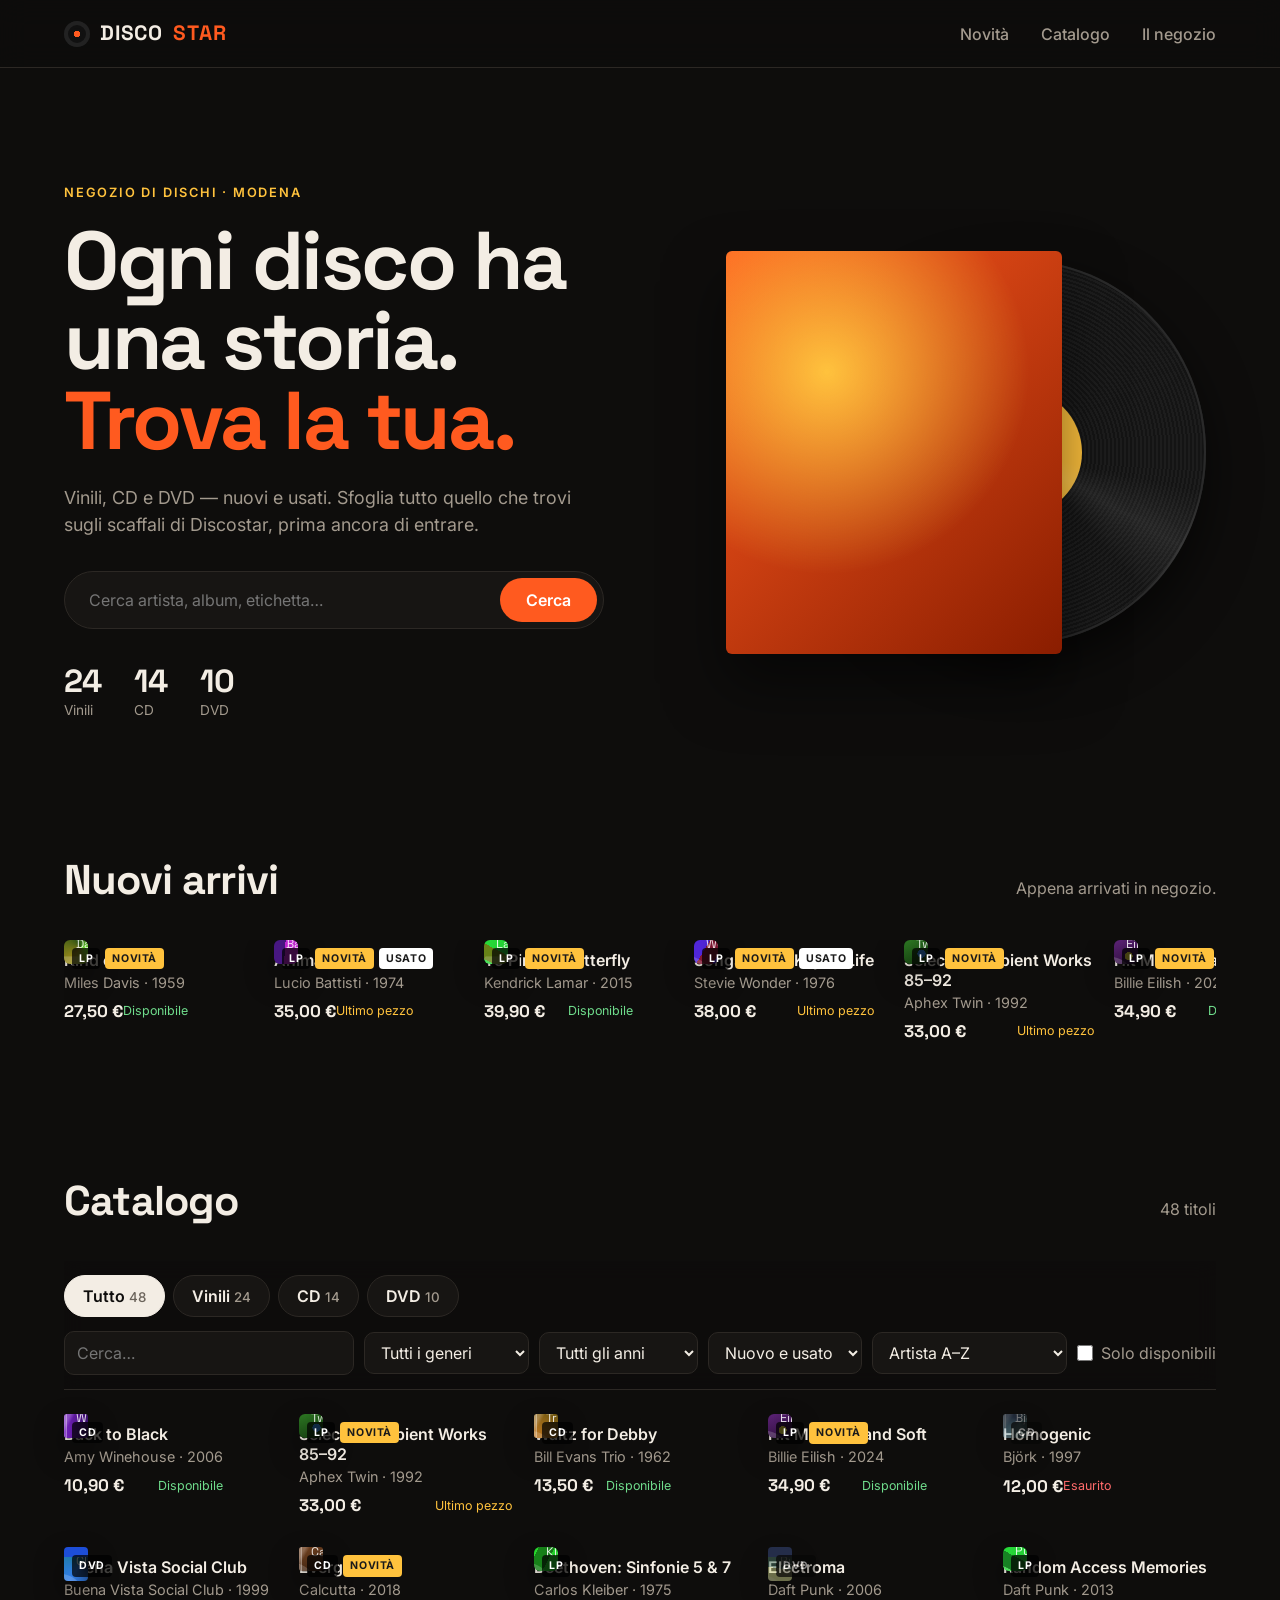
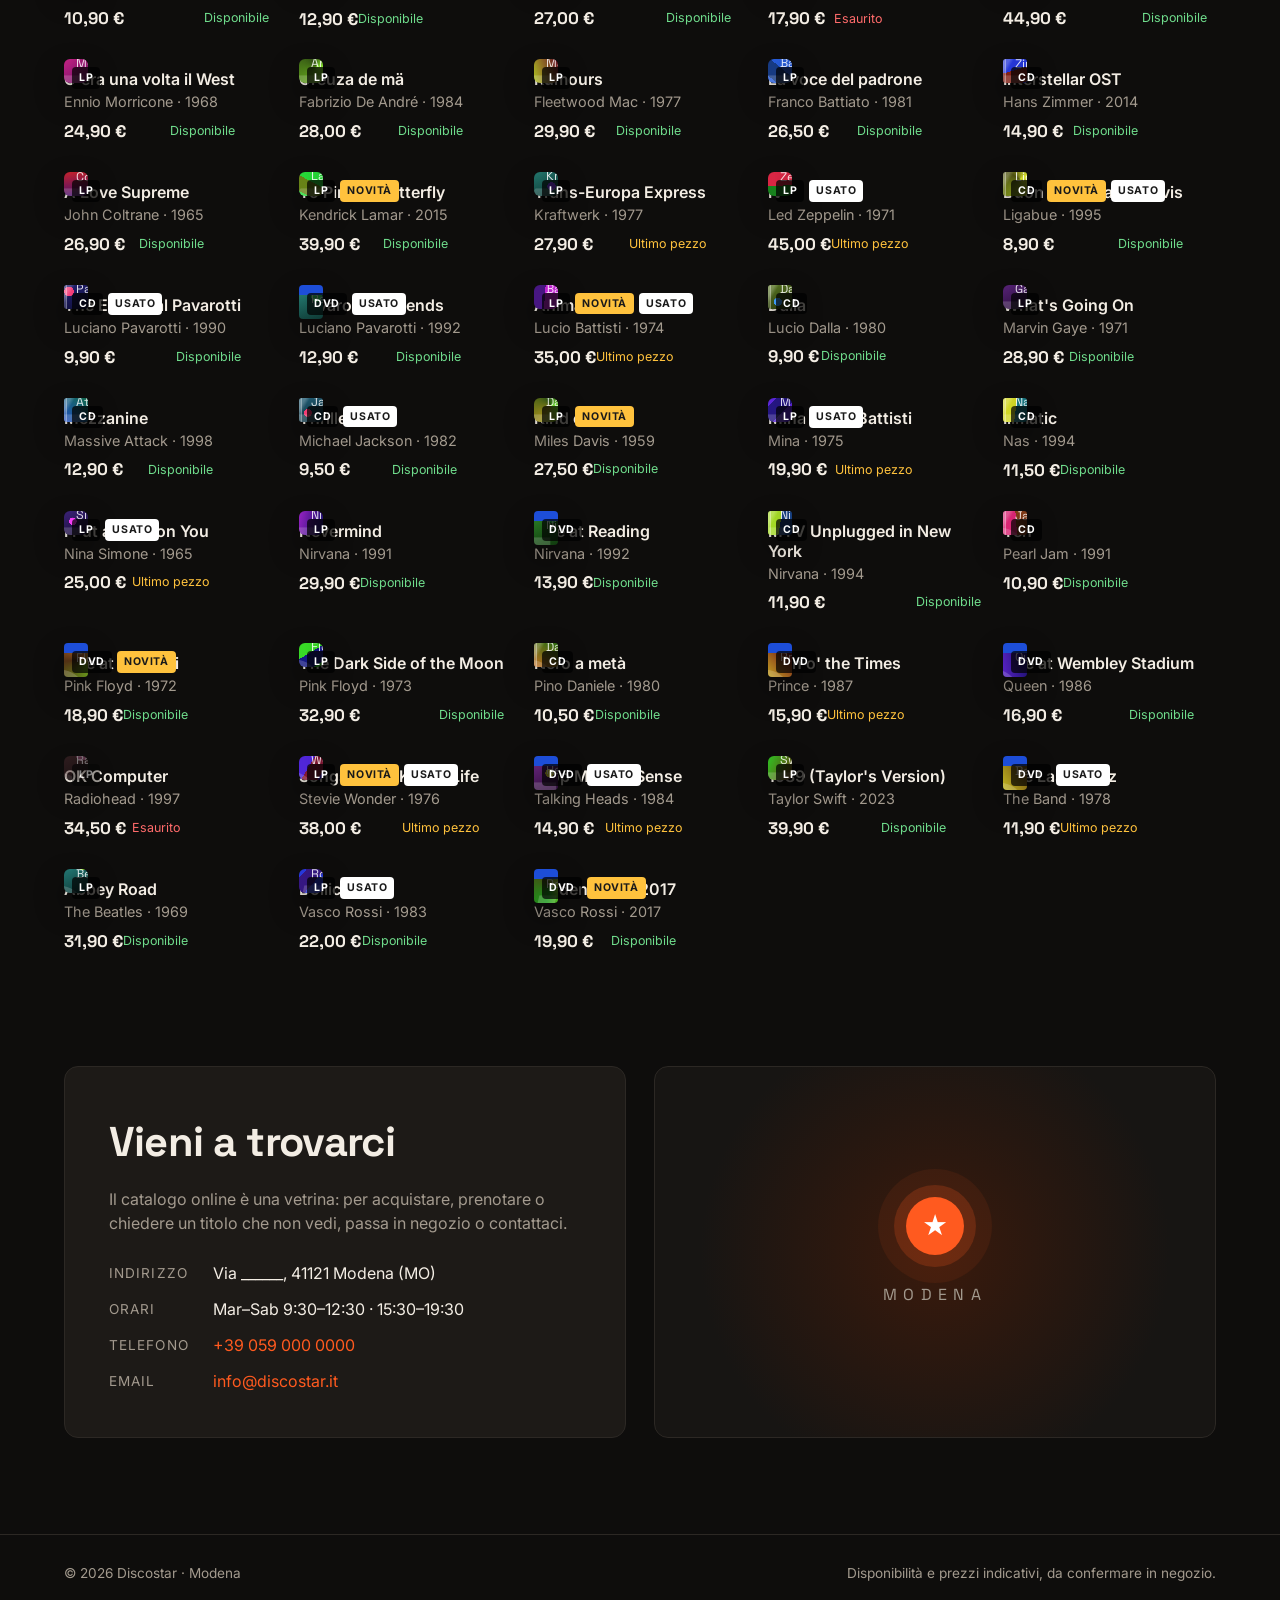
==== progetti/discostar/index.html @ eb984d4f "Add Discostar catalog website (LP, CD, DVD) Co-Authored-By: Claude Opus 5.5 <noreply@anthropic.com>" ====
<!DOCTYPE html>
<html lang="it">
<head>
  <meta charset="UTF-8" />
  <meta name="viewport" content="width=device-width, initial-scale=1" />
  <title>Discostar — Dischi, CD e DVD a Modena</title>
  <meta name="description" content="Discostar, negozio di dischi a Modena. Scopri tutto il catalogo di vinili LP, CD e DVD, nuovi e usati." />
  <link rel="preconnect" href="https://fonts.googleapis.com" />
  <link rel="preconnect" href="https://fonts.gstatic.com" crossorigin />
  <link href="https://fonts.googleapis.com/css2?family=Space+Grotesk:wght@400;500;700&family=Inter:wght@400;500;600&display=swap" rel="stylesheet" />
  <link rel="stylesheet" href="styles.css" />
</head>
<body>
  <header class="topbar">
    <a href="#" class="logo" aria-label="Discostar home">
      <span class="logo-disc" aria-hidden="true"></span>
      DISCO<span>STAR</span>
    </a>
    <nav class="nav">
      <a href="#novita">Novità</a>
      <a href="#catalogo">Catalogo</a>
      <a href="#negozio">Il negozio</a>
    </nav>
  </header>

  <section class="hero">
    <div class="hero-text">
      <p class="eyebrow">Negozio di dischi · Modena</p>
      <h1>Ogni disco ha<br />una storia.<br /><em>Trova la tua.</em></h1>
      <p class="lead">Vinili, CD e DVD — nuovi e usati. Sfoglia tutto quello che trovi sugli scaffali di Discostar, prima ancora di entrare.</p>
      <form class="hero-search" id="heroSearch" role="search">
        <input type="search" id="heroQuery" placeholder="Cerca artista, album, etichetta…" aria-label="Cerca nel catalogo" />
        <button type="submit">Cerca</button>
      </form>
      <div class="stats" id="stats"></div>
    </div>
    <div class="hero-visual" aria-hidden="true">
      <div class="sleeve"></div>
      <div class="vinyl"><div class="vinyl-label">DISCO<br />STAR</div></div>
    </div>
  </section>

  <section id="novita" class="section">
    <div class="section-head">
      <h2>Nuovi arrivi</h2>
      <p>Appena arrivati in negozio.</p>
    </div>
    <div class="rail" id="newRail"></div>
  </section>

  <section id="catalogo" class="section">
    <div class="section-head">
      <h2>Catalogo</h2>
      <p id="resultCount"></p>
    </div>

    <div class="filters">
      <div class="format-tabs" id="formatTabs" role="tablist"></div>
      <div class="filter-row">
        <input type="search" id="query" class="input" placeholder="Cerca…" aria-label="Cerca" />
        <select id="genre" class="input" aria-label="Genere"></select>
        <select id="decade" class="input" aria-label="Decennio"></select>
        <select id="condition" class="input" aria-label="Condizione">
          <option value="">Nuovo e usato</option>
          <option value="Nuovo">Solo nuovo</option>
          <option value="Usato">Solo usato</option>
        </select>
        <select id="sort" class="input" aria-label="Ordina">
          <option value="artist">Artista A–Z</option>
          <option value="title">Titolo A–Z</option>
          <option value="year-desc">Più recenti</option>
          <option value="year-asc">Più vecchi</option>
          <option value="price-asc">Prezzo crescente</option>
          <option value="price-desc">Prezzo decrescente</option>
        </select>
        <label class="toggle"><input type="checkbox" id="inStock" /> Solo disponibili</label>
      </div>
    </div>

    <div class="grid" id="grid"></div>
    <div class="empty" id="empty" hidden>
      <p>Nessun risultato. Non trovi quello che cerchi? <a href="#negozio">Chiedi a noi</a>: possiamo ordinarlo.</p>
    </div>
  </section>

  <section id="negozio" class="section shop">
    <div class="shop-card">
      <h2>Vieni a trovarci</h2>
      <p>Il catalogo online è una vetrina: per acquistare, prenotare o chiedere un titolo che non vedi, passa in negozio o contattaci.</p>
      <dl class="shop-info" id="shopInfo"></dl>
    </div>
    <div class="shop-map" aria-hidden="true">
      <div class="pin">★</div>
      <span>MODENA</span>
    </div>
  </section>

  <footer class="footer">
    <span>© <span id="year"></span> Discostar · Modena</span>
    <span>Disponibilità e prezzi indicativi, da confermare in negozio.</span>
  </footer>

  <dialog id="modal" class="modal">
    <button class="modal-close" id="modalClose" aria-label="Chiudi">×</button>
    <div id="modalBody"></div>
  </dialog>

  <script src="catalog.js"></script>
  <script src="app.js"></script>
</body>
</html>
---- progetti/discostar/styles.css ----
:root {
  --bg: #0e0d0c;
  --bg-2: #171513;
  --card: #1d1a17;
  --line: #2c2824;
  --text: #f3ede4;
  --muted: #a39a8e;
  --accent: #ff5a1f;
  --accent-2: #ffc23d;
  --radius: 14px;
  --display: "Space Grotesk", system-ui, sans-serif;
  --body: "Inter", system-ui, sans-serif;
}

* { box-sizing: border-box; margin: 0; padding: 0; }
html { scroll-behavior: smooth; }
body {
  background: var(--bg);
  color: var(--text);
  font-family: var(--body);
  line-height: 1.5;
  -webkit-font-smoothing: antialiased;
}
a { color: inherit; }
button, input, select { font: inherit; color: inherit; }

/* ---------- Header ---------- */
.topbar {
  position: sticky; top: 0; z-index: 20;
  display: flex; align-items: center; justify-content: space-between;
  padding: 18px clamp(20px, 5vw, 64px);
  background: rgba(14, 13, 12, .78);
  backdrop-filter: blur(14px);
  border-bottom: 1px solid var(--line);
}
.logo {
  display: flex; align-items: center; gap: 10px;
  font-family: var(--display); font-weight: 700; font-size: 1.3rem;
  letter-spacing: .04em; text-decoration: none;
}
.logo span:last-child { color: var(--accent); }
.logo-disc {
  width: 26px; height: 26px; border-radius: 50%;
  background: radial-gradient(circle, var(--accent) 0 18%, #111 19% 100%);
  box-shadow: inset 0 0 0 4px #222, inset 0 0 0 7px #111;
}
.nav { display: flex; gap: clamp(14px, 3vw, 32px); }
.nav a { text-decoration: none; color: var(--muted); font-weight: 500; transition: color .2s; }
.nav a:hover { color: var(--text); }

/* ---------- Hero ---------- */
.hero {
  display: grid; grid-template-columns: 1.1fr .9fr; gap: 40px; align-items: center;
  padding: clamp(48px, 9vw, 120px) clamp(20px, 5vw, 64px) 72px;
  max-width: 1320px; margin: 0 auto;
}
.eyebrow {
  color: var(--accent-2); font-weight: 600; text-transform: uppercase;
  letter-spacing: .14em; font-size: .8rem; margin-bottom: 18px;
}
h1 {
  font-family: var(--display); font-weight: 700;
  font-size: clamp(2.6rem, 6.4vw, 5.4rem); line-height: .98; letter-spacing: -.03em;
}
h1 em { font-style: normal; color: var(--accent); }
.lead { color: var(--muted); font-size: 1.12rem; max-width: 520px; margin: 24px 0 32px; }

.hero-search {
  display: flex; max-width: 540px;
  background: var(--bg-2); border: 1px solid var(--line); border-radius: 999px;
  padding: 6px; transition: border-color .2s;
}
.hero-search:focus-within { border-color: var(--accent); }
.hero-search input { flex: 1; background: none; border: 0; outline: 0; padding: 10px 18px; }
.hero-search button {
  background: var(--accent); color: #fff; border: 0; border-radius: 999px;
  padding: 10px 26px; font-weight: 600; cursor: pointer; transition: transform .15s;
}
.hero-search button:hover { transform: scale(1.04); }

.stats { display: flex; gap: 32px; margin-top: 36px; }
.stat b { display: block; font-family: var(--display); font-size: 2rem; line-height: 1; }
.stat span { color: var(--muted); font-size: .85rem; }

.hero-visual { position: relative; aspect-ratio: 1; max-width: 480px; justify-self: center; width: 100%; }
.sleeve {
  position: absolute; inset: 8% 30% 8% 0; border-radius: 6px;
  background:
    radial-gradient(circle at 30% 30%, var(--accent-2), transparent 55%),
    linear-gradient(135deg, var(--accent), #8a1d00);
  box-shadow: 0 30px 60px rgba(0,0,0,.5);
  z-index: 2;
}
.vinyl {
  position: absolute; inset: 10% 0 10% 22%; border-radius: 50%;
  background: repeating-radial-gradient(circle, #141414 0 2px, #1d1d1d 2px 4px);
  box-shadow: 0 20px 50px rgba(0,0,0,.6), inset 0 0 0 2px #2a2a2a;
  display: grid; place-items: center;
  animation: spin 6s linear infinite;
}
.vinyl::after {
  content: ""; position: absolute; inset: 0; border-radius: 50%;
  background: conic-gradient(from 30deg, transparent 0 20%, rgba(255,255,255,.07) 25%, transparent 30% 70%, rgba(255,255,255,.05) 75%, transparent 80%);
}
.vinyl-label {
  width: 34%; aspect-ratio: 1; border-radius: 50%;
  background: var(--accent-2); color: #1a1a1a;
  display: grid; place-items: center; text-align: center;
  font-family: var(--display); font-weight: 700; font-size: .8rem; line-height: 1.05;
  position: relative;
}
.vinyl-label::after {
  content: ""; position: absolute; width: 8%; aspect-ratio: 1; border-radius: 50%; background: var(--bg);
}
@keyframes spin { to { transform: rotate(360deg); } }

/* ---------- Sections ---------- */
.section { max-width: 1320px; margin: 0 auto; padding: 56px clamp(20px, 5vw, 64px); }
.section-head { display: flex; align-items: baseline; justify-content: space-between; gap: 16px; margin-bottom: 28px; flex-wrap: wrap; }
h2 { font-family: var(--display); font-size: clamp(1.8rem, 3.4vw, 2.6rem); letter-spacing: -.02em; }
.section-head p { color: var(--muted); }

/* ---------- New arrivals rail ---------- */
.rail {
  display: grid; grid-auto-flow: column; grid-auto-columns: minmax(190px, 220px);
  gap: 20px; overflow-x: auto; padding-bottom: 14px; scroll-snap-type: x mandatory;
}
.rail .card { scroll-snap-align: start; }
.rail::-webkit-scrollbar { height: 6px; }
.rail::-webkit-scrollbar-thumb { background: var(--line); border-radius: 3px; }

/* ---------- Filters ---------- */
.filters {
  position: sticky; top: 69px; z-index: 10;
  background: rgba(14, 13, 12, .92); backdrop-filter: blur(10px);
  padding: 14px 0; margin-bottom: 24px;
  border-bottom: 1px solid var(--line);
}
.format-tabs { display: flex; gap: 8px; margin-bottom: 14px; flex-wrap: wrap; }
.tab {
  border: 1px solid var(--line); background: var(--bg-2); border-radius: 999px;
  padding: 8px 18px; cursor: pointer; font-weight: 600; transition: all .2s;
}
.tab small { color: var(--muted); font-weight: 500; margin-left: 4px; }
.tab:hover { border-color: var(--muted); }
.tab.active { background: var(--text); color: var(--bg); border-color: var(--text); }
.tab.active small { color: #6b645b; }

.filter-row { display: flex; gap: 10px; flex-wrap: wrap; align-items: center; }
.input {
  background: var(--bg-2); border: 1px solid var(--line); border-radius: 10px;
  padding: 9px 12px; outline: 0; transition: border-color .2s;
}
.input:focus { border-color: var(--accent); }
#query { flex: 1 1 220px; }
.toggle { display: flex; align-items: center; gap: 8px; color: var(--muted); cursor: pointer; user-select: none; }
.toggle input { accent-color: var(--accent); width: 16px; height: 16px; }

/* ---------- Grid & cards ---------- */
.grid { display: grid; grid-template-columns: repeat(auto-fill, minmax(190px, 1fr)); gap: 28px 22px; }
.card {
  background: none; border: 0; text-align: left; cursor: pointer;
  display: flex; flex-direction: column; gap: 10px;
  animation: fadeUp .4s ease both;
}
@keyframes fadeUp { from { opacity: 0; transform: translateY(10px); } }

.cover-wrap { position: relative; aspect-ratio: 1; }
.card[data-format="DVD"] .cover-wrap { aspect-ratio: 1; display: grid; place-items: center; }

.cover {
  position: absolute; inset: 0; border-radius: 6px; overflow: hidden; z-index: 2;
  box-shadow: 0 14px 30px rgba(0,0,0,.45);
  transition: transform .35s cubic-bezier(.2,.8,.2,1);
  display: flex; flex-direction: column; justify-content: flex-end; padding: 12px;
}
.cover-text { position: relative; z-index: 1; font-family: var(--display); line-height: 1.05; color: #fff; text-shadow: 0 1px 8px rgba(0,0,0,.35); }
.cover-text b { display: block; font-size: 1.05rem; }
.cover-text span { font-size: .78rem; opacity: .85; }
.cover-glyph {
  position: absolute; top: -8%; right: -6%; font-family: var(--display); font-weight: 700;
  font-size: 8rem; line-height: 1; opacity: .18; color: #fff;
}

/* LP: record slides out on hover */
.card[data-format="LP"] .disc {
  position: absolute; inset: 4%; border-radius: 50%; z-index: 1;
  background: repeating-radial-gradient(circle, #111 0 2px, #1c1c1c 2px 4px);
  transition: transform .45s cubic-bezier(.2,.8,.2,1);
}
.card[data-format="LP"] .disc::after {
  content: ""; position: absolute; inset: 34%; border-radius: 50%; background: var(--disc-label, var(--accent));
}
.card[data-format="LP"]:hover .disc { transform: translateX(28%) rotate(90deg); }
.card[data-format="LP"]:hover .cover { transform: translateX(-6%); }

/* CD: jewel case look */
.card[data-format="CD"] .cover { border-radius: 3px; }
.card[data-format="CD"] .cover::before {
  content: ""; position: absolute; left: 0; top: 0; bottom: 0; width: 9%;
  background: rgba(255,255,255,.18); border-right: 1px solid rgba(255,255,255,.25); z-index: 1;
}
.card[data-format="CD"] .cover::after {
  content: ""; position: absolute; inset: 0;
  background: linear-gradient(120deg, rgba(255,255,255,.22) 0 18%, transparent 30%);
}
.card[data-format="CD"]:hover .cover { transform: translateY(-6px); }

/* DVD: tall keep case */
.card[data-format="DVD"] .cover { inset: 0 13%; border-radius: 4px; border-top: 10px solid #1d4ed8; }
.card[data-format="DVD"]:hover .cover { transform: translateY(-6px) rotate(-1.5deg); }

.badges { position: absolute; top: 8px; left: 8px; display: flex; gap: 5px; z-index: 3; }
.card[data-format="DVD"] .badges { left: calc(13% + 8px); }
.badge {
  font-size: .66rem; font-weight: 700; letter-spacing: .06em; text-transform: uppercase;
  padding: 3px 7px; border-radius: 4px; background: rgba(0,0,0,.72); color: #fff;
}
.badge.new { background: var(--accent-2); color: #1a1a1a; }
.badge.used { background: #fff; color: #1a1a1a; }

.meta { display: flex; flex-direction: column; gap: 2px; }
.meta .title { font-weight: 600; line-height: 1.25; }
.meta .artist { color: var(--muted); font-size: .9rem; }
.meta .row { display: flex; justify-content: space-between; align-items: center; margin-top: 4px; font-size: .88rem; }
.meta .price { font-family: var(--display); font-weight: 700; font-size: 1.05rem; }
.avail { color: #6fdc8c; font-size: .78rem; }
.avail.low { color: var(--accent-2); }
.avail.out { color: #ff6b6b; }
.card.soldout .cover-wrap { opacity: .5; filter: grayscale(.6); }

.empty { text-align: center; padding: 60px 20px; color: var(--muted); }
.empty a { color: var(--accent); }

/* ---------- Shop ---------- */
.shop { display: grid; grid-template-columns: 1fr 1fr; gap: 28px; }
.shop-card { background: var(--card); border: 1px solid var(--line); border-radius: var(--radius); padding: clamp(24px, 4vw, 44px); }
.shop-card > p { color: var(--muted); margin: 14px 0 26px; }
.shop-info { display: grid; grid-template-columns: auto 1fr; gap: 12px 24px; }
.shop-info dt { color: var(--muted); font-size: .85rem; text-transform: uppercase; letter-spacing: .08em; padding-top: 2px; }
.shop-info dd a { color: var(--accent); text-decoration: none; }
.shop-map {
  border-radius: var(--radius); min-height: 300px; position: relative; overflow: hidden;
  background:
    linear-gradient(90deg, transparent 49.5%, rgba(255,255,255,.06) 50%, transparent 50.5%) 0 0 / 60px 60px,
    linear-gradient(0deg, transparent 49.5%, rgba(255,255,255,.06) 50%, transparent 50.5%) 0 0 / 60px 60px,
    radial-gradient(circle at 50% 50%, #3a1a0c, var(--bg-2) 70%);
  border: 1px solid var(--line);
  display: grid; place-items: center; align-content: center; gap: 10px;
}
.pin {
  width: 58px; height: 58px; border-radius: 50%; display: grid; place-items: center;
  background: var(--accent); color: #fff; font-size: 1.6rem;
  box-shadow: 0 0 0 12px rgba(255,90,31,.2), 0 0 0 28px rgba(255,90,31,.08);
}
.shop-map span { font-family: var(--display); letter-spacing: .4em; color: var(--muted); margin-top: 18px; }

/* ---------- Footer ---------- */
.footer {
  display: flex; justify-content: space-between; flex-wrap: wrap; gap: 10px;
  padding: 28px clamp(20px, 5vw, 64px); margin-top: 40px;
  border-top: 1px solid var(--line); color: var(--muted); font-size: .85rem;
}

/* ---------- Modal ---------- */
.modal {
  margin: auto; border: 1px solid var(--line); border-radius: 18px;
  background: var(--card); color: var(--text);
  width: min(860px, 92vw); padding: 0; overflow: hidden;
}
.modal::backdrop { background: rgba(0,0,0,.7); backdrop-filter: blur(4px); }
.modal[open] { animation: pop .25s ease; }
@keyframes pop { from { opacity: 0; transform: scale(.96); } }
.modal-close {
  position: absolute; top: 12px; right: 14px; z-index: 5;
  width: 36px; height: 36px; border-radius: 50%; border: 0; cursor: pointer;
  background: rgba(0,0,0,.5); color: #fff; font-size: 1.4rem; line-height: 1;
}
.detail { display: grid; grid-template-columns: 1fr 1fr; }
.detail .cover-wrap { margin: 32px; }
.detail .cover { position: absolute; }
.detail-info { padding: 40px 36px 36px 8px; display: flex; flex-direction: column; gap: 6px; }
.detail-info .fmt { color: var(--accent); font-weight: 700; letter-spacing: .12em; font-size: .8rem; }
.detail-info h3 { font-family: var(--display); font-size: 2rem; line-height: 1.05; letter-spacing: -.02em; }
.detail-info .by { color: var(--muted); font-size: 1.1rem; margin-bottom: 14px; }
.specs { display: grid; grid-template-columns: auto 1fr; gap: 6px 18px; font-size: .92rem; margin-bottom: 18px; }
.specs dt { color: var(--muted); }
.detail-price { font-family: var(--display); font-size: 2.2rem; font-weight: 700; }
.cta {
  display: inline-block; margin-top: 14px; text-align: center; text-decoration: none;
  background: var(--accent); color: #fff; padding: 12px 22px; border-radius: 999px; font-weight: 600;
}

/* ---------- Responsive ---------- */
@media (max-width: 860px) {
  .hero { grid-template-columns: 1fr; }
  .hero-visual { max-width: 320px; order: -1; }
  .shop, .detail { grid-template-columns: 1fr; }
  .detail-info { padding: 0 28px 32px; }
  .detail .cover-wrap { margin: 28px 28px 20px; }
  .nav a:not(:nth-child(2)) { display: none; }
}
@media (max-width: 520px) {
  .grid { grid-template-columns: repeat(2, 1fr); gap: 22px 14px; }
  .filters { top: 65px; }
  .filter-row .input:not(#query) { flex: 1 1 45%; }
  .cover-glyph { font-size: 5rem; }
}
@media (prefers-reduced-motion: reduce) {
  *, *::before, *::after { animation: none !important; transition: none !important; }
}
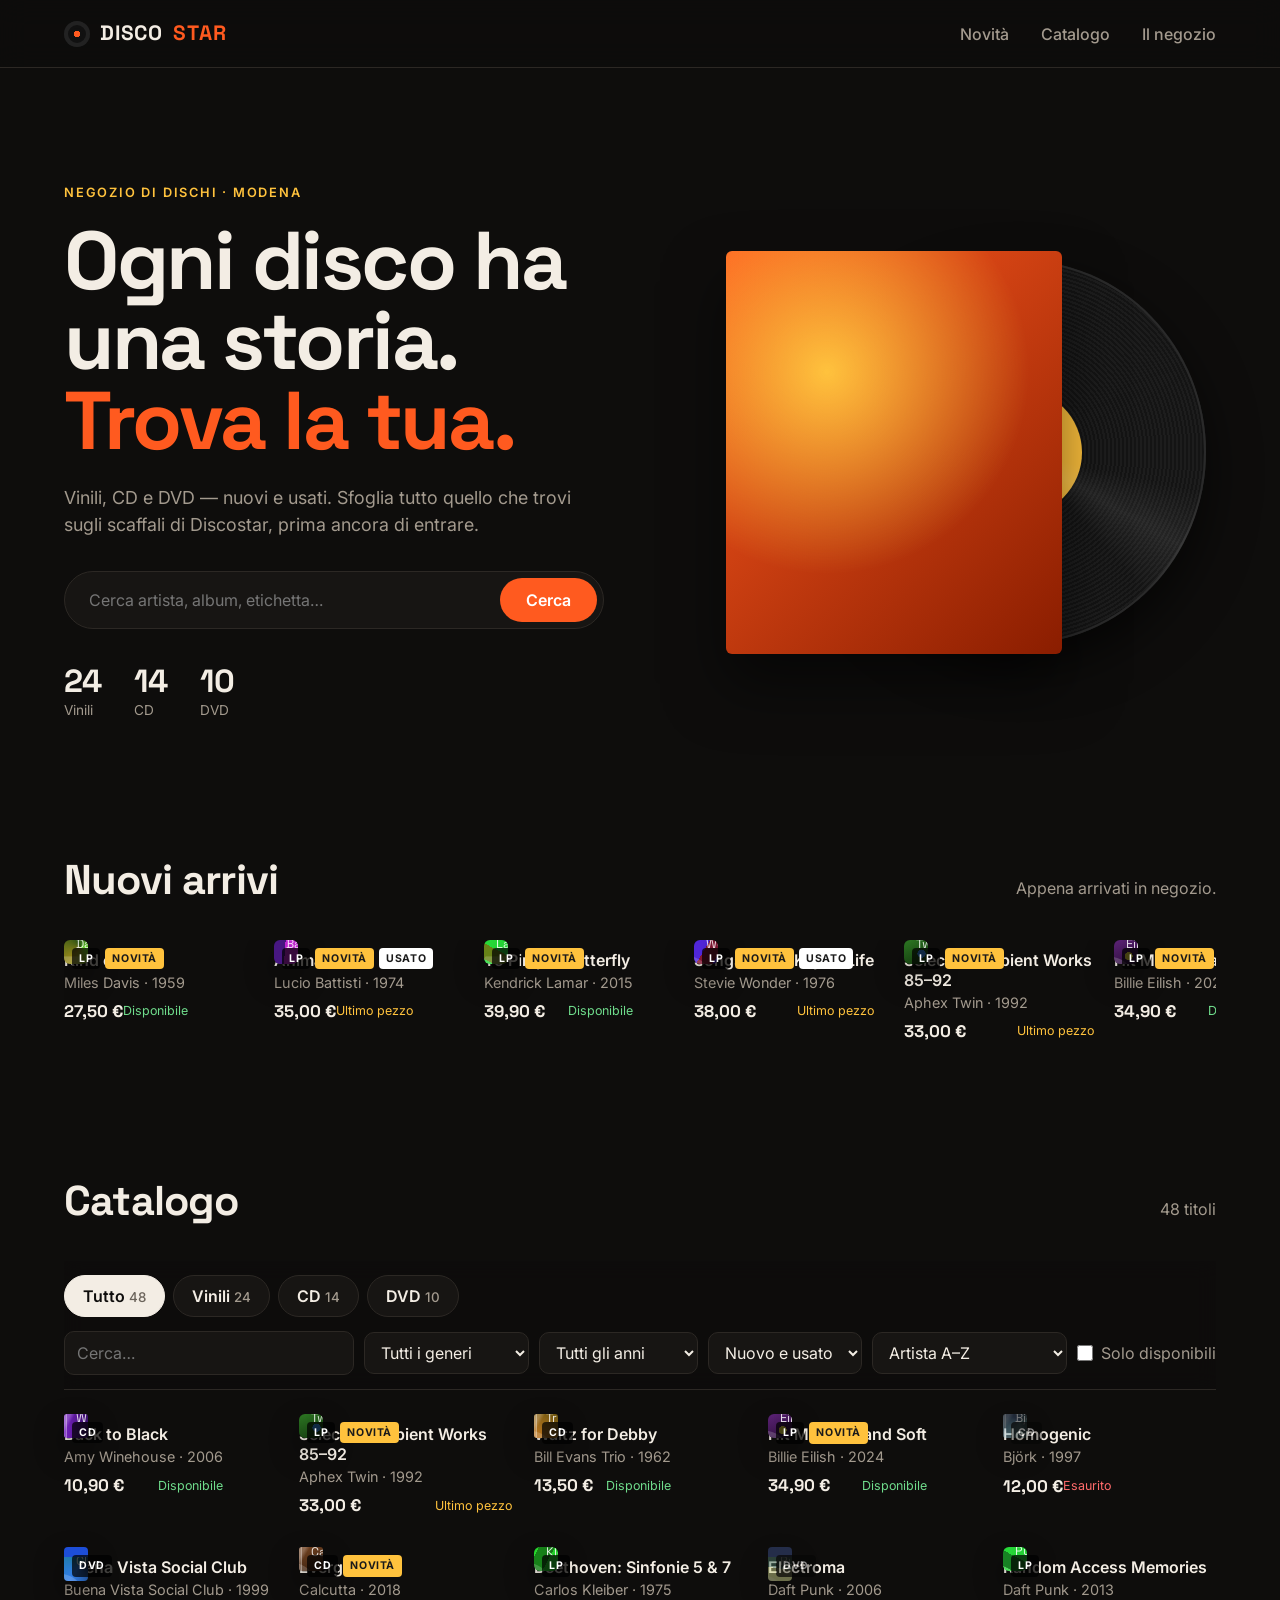
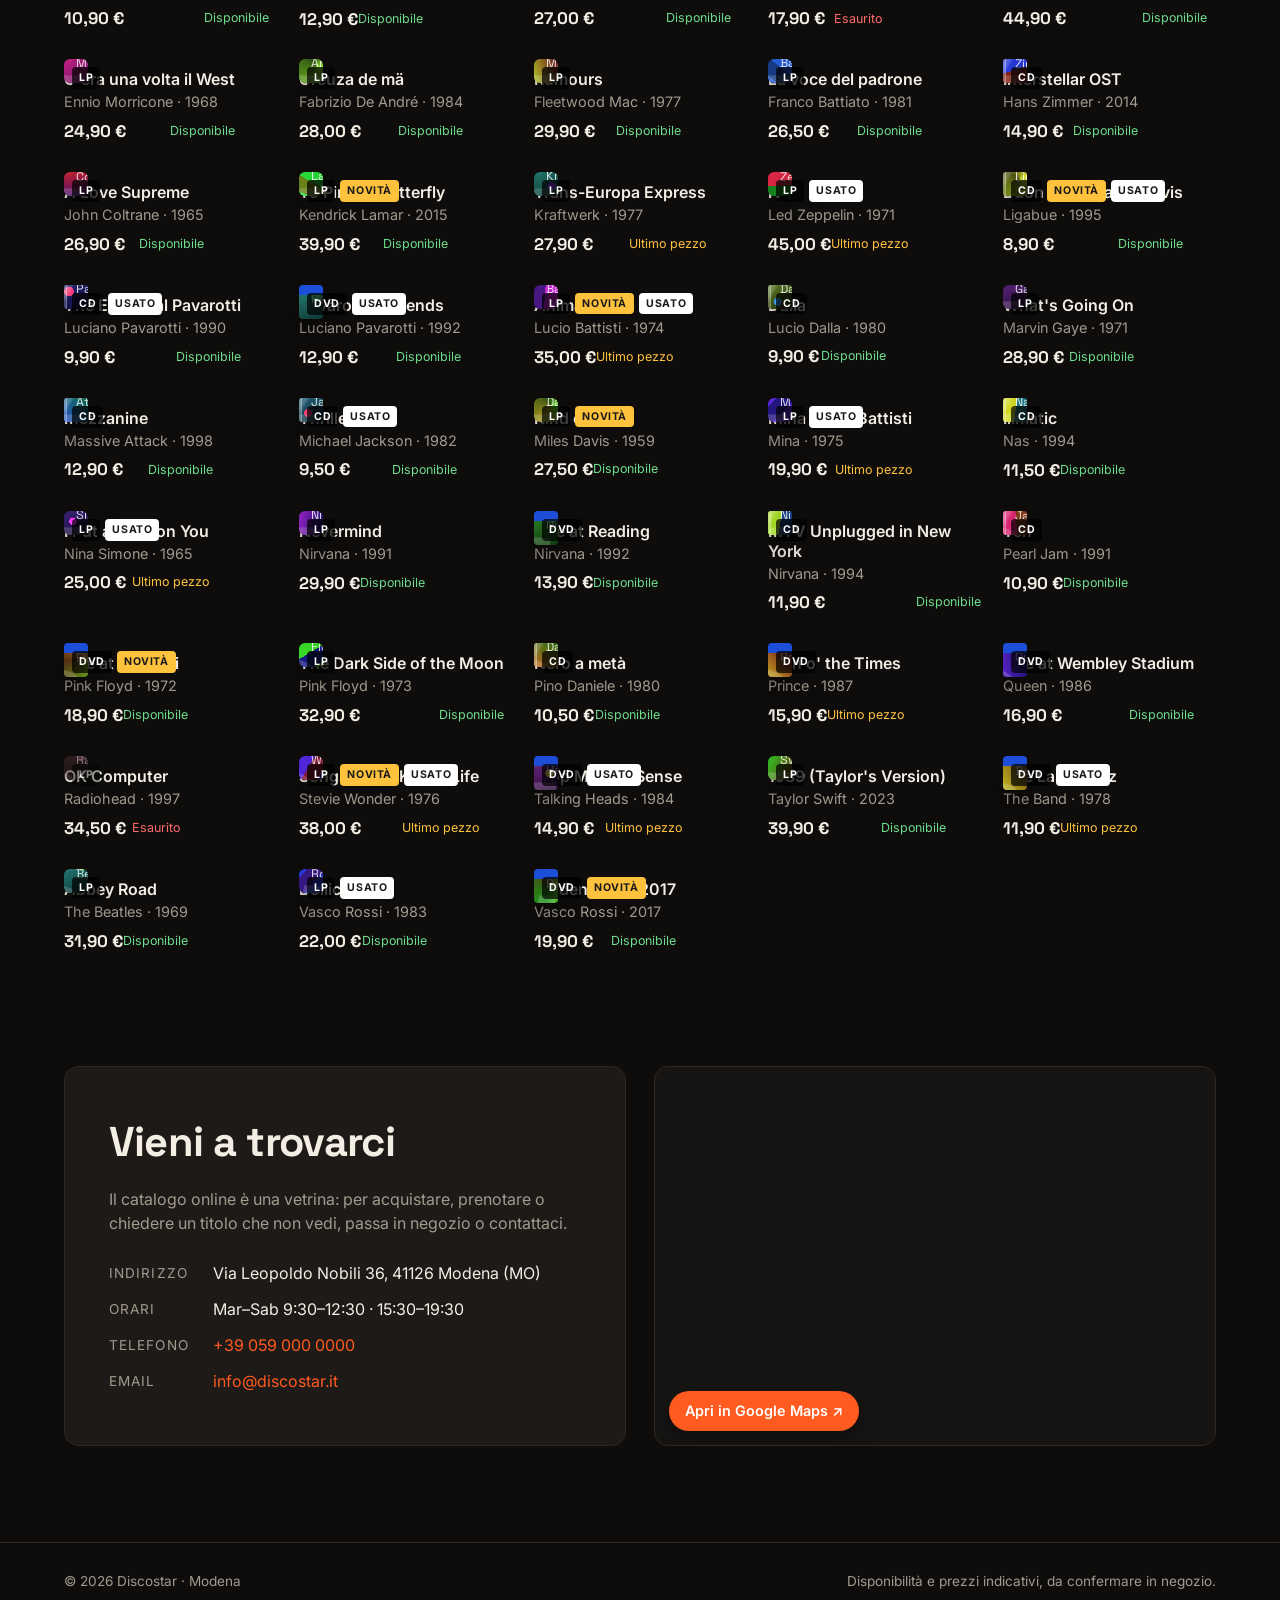
==== commit ccb3aed4: "Add Google Map and live catalog editing via Supabase - Shop section: embedded Google Map (Via Leopol" ====
--- a/progetti/discostar/index.html
+++ b/progetti/discostar/index.html
@@ -77,7 +77,7 @@
       </div>
     </div>
 
-    <div class="grid" id="grid"></div>
+    <div class="grid" id="grid"><p class="loading">Caricamento catalogo…</p></div>
     <div class="empty" id="empty" hidden>
       <p>Nessun risultato. Non trovi quello che cerchi? <a href="#negozio">Chiedi a noi</a>: possiamo ordinarlo.</p>
     </div>
@@ -89,9 +89,9 @@
       <p>Il catalogo online è una vetrina: per acquistare, prenotare o chiedere un titolo che non vedi, passa in negozio o contattaci.</p>
       <dl class="shop-info" id="shopInfo"></dl>
     </div>
-    <div class="shop-map" aria-hidden="true">
-      <div class="pin">★</div>
-      <span>MODENA</span>
+    <div class="shop-map">
+      <iframe id="mapFrame" title="Mappa: come raggiungere Discostar" loading="lazy" referrerpolicy="no-referrer-when-downgrade" allowfullscreen></iframe>
+      <a class="map-link" id="mapLink" target="_blank" rel="noopener">Apri in Google Maps ↗</a>
     </div>
   </section>
 
@@ -105,7 +105,9 @@
     <div id="modalBody"></div>
   </dialog>
 
+  <script src="config.js"></script>
   <script src="catalog.js"></script>
+  <script src="data.js"></script>
   <script src="app.js"></script>
 </body>
 </html>
--- a/progetti/discostar/styles.css
+++ b/progetti/discostar/styles.css
@@ -240,20 +240,22 @@
 .shop-info dt { color: var(--muted); font-size: .85rem; text-transform: uppercase; letter-spacing: .08em; padding-top: 2px; }
 .shop-info dd a { color: var(--accent); text-decoration: none; }
 .shop-map {
-  border-radius: var(--radius); min-height: 300px; position: relative; overflow: hidden;
-  background:
-    linear-gradient(90deg, transparent 49.5%, rgba(255,255,255,.06) 50%, transparent 50.5%) 0 0 / 60px 60px,
-    linear-gradient(0deg, transparent 49.5%, rgba(255,255,255,.06) 50%, transparent 50.5%) 0 0 / 60px 60px,
-    radial-gradient(circle at 50% 50%, #3a1a0c, var(--bg-2) 70%);
-  border: 1px solid var(--line);
-  display: grid; place-items: center; align-content: center; gap: 10px;
-}
-.pin {
-  width: 58px; height: 58px; border-radius: 50%; display: grid; place-items: center;
-  background: var(--accent); color: #fff; font-size: 1.6rem;
-  box-shadow: 0 0 0 12px rgba(255,90,31,.2), 0 0 0 28px rgba(255,90,31,.08);
-}
-.shop-map span { font-family: var(--display); letter-spacing: .4em; color: var(--muted); margin-top: 18px; }
+  border-radius: var(--radius); min-height: 380px; position: relative; overflow: hidden;
+  border: 1px solid var(--line); background: var(--bg-2);
+}
+.shop-map iframe {
+  position: absolute; inset: 0; width: 100%; height: 100%; border: 0;
+  /* mappa scura in tema col sito; torna a colori al passaggio del mouse */
+  filter: invert(.9) hue-rotate(180deg) saturate(.8);
+  transition: filter .4s;
+}
+.shop-map:hover iframe { filter: none; }
+.map-link {
+  position: absolute; left: 14px; bottom: 14px; z-index: 1;
+  background: var(--accent); color: #fff; text-decoration: none; font-weight: 600; font-size: .9rem;
+  padding: 9px 16px; border-radius: 999px; box-shadow: 0 6px 20px rgba(0,0,0,.4);
+}
+.loading { color: var(--muted); grid-column: 1 / -1; padding: 40px 0; }
 
 /* ---------- Footer ---------- */
 .footer {
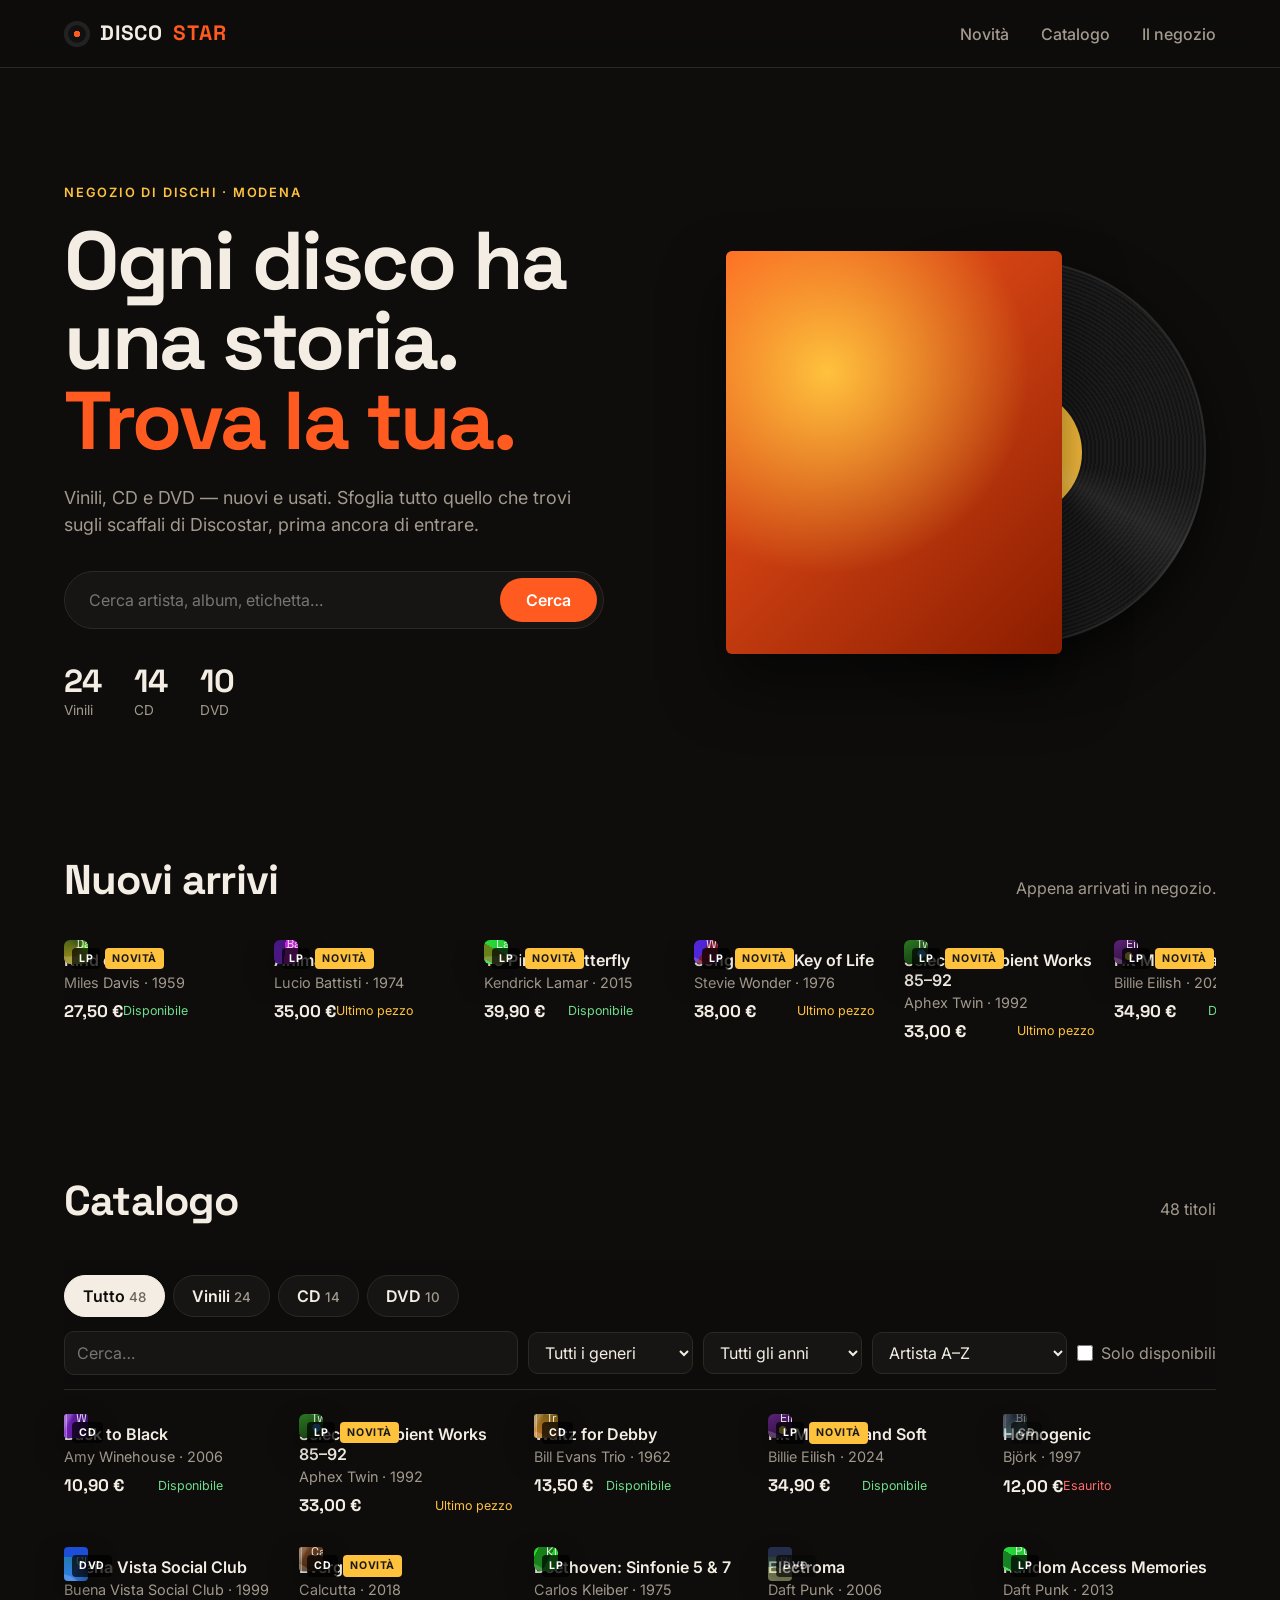
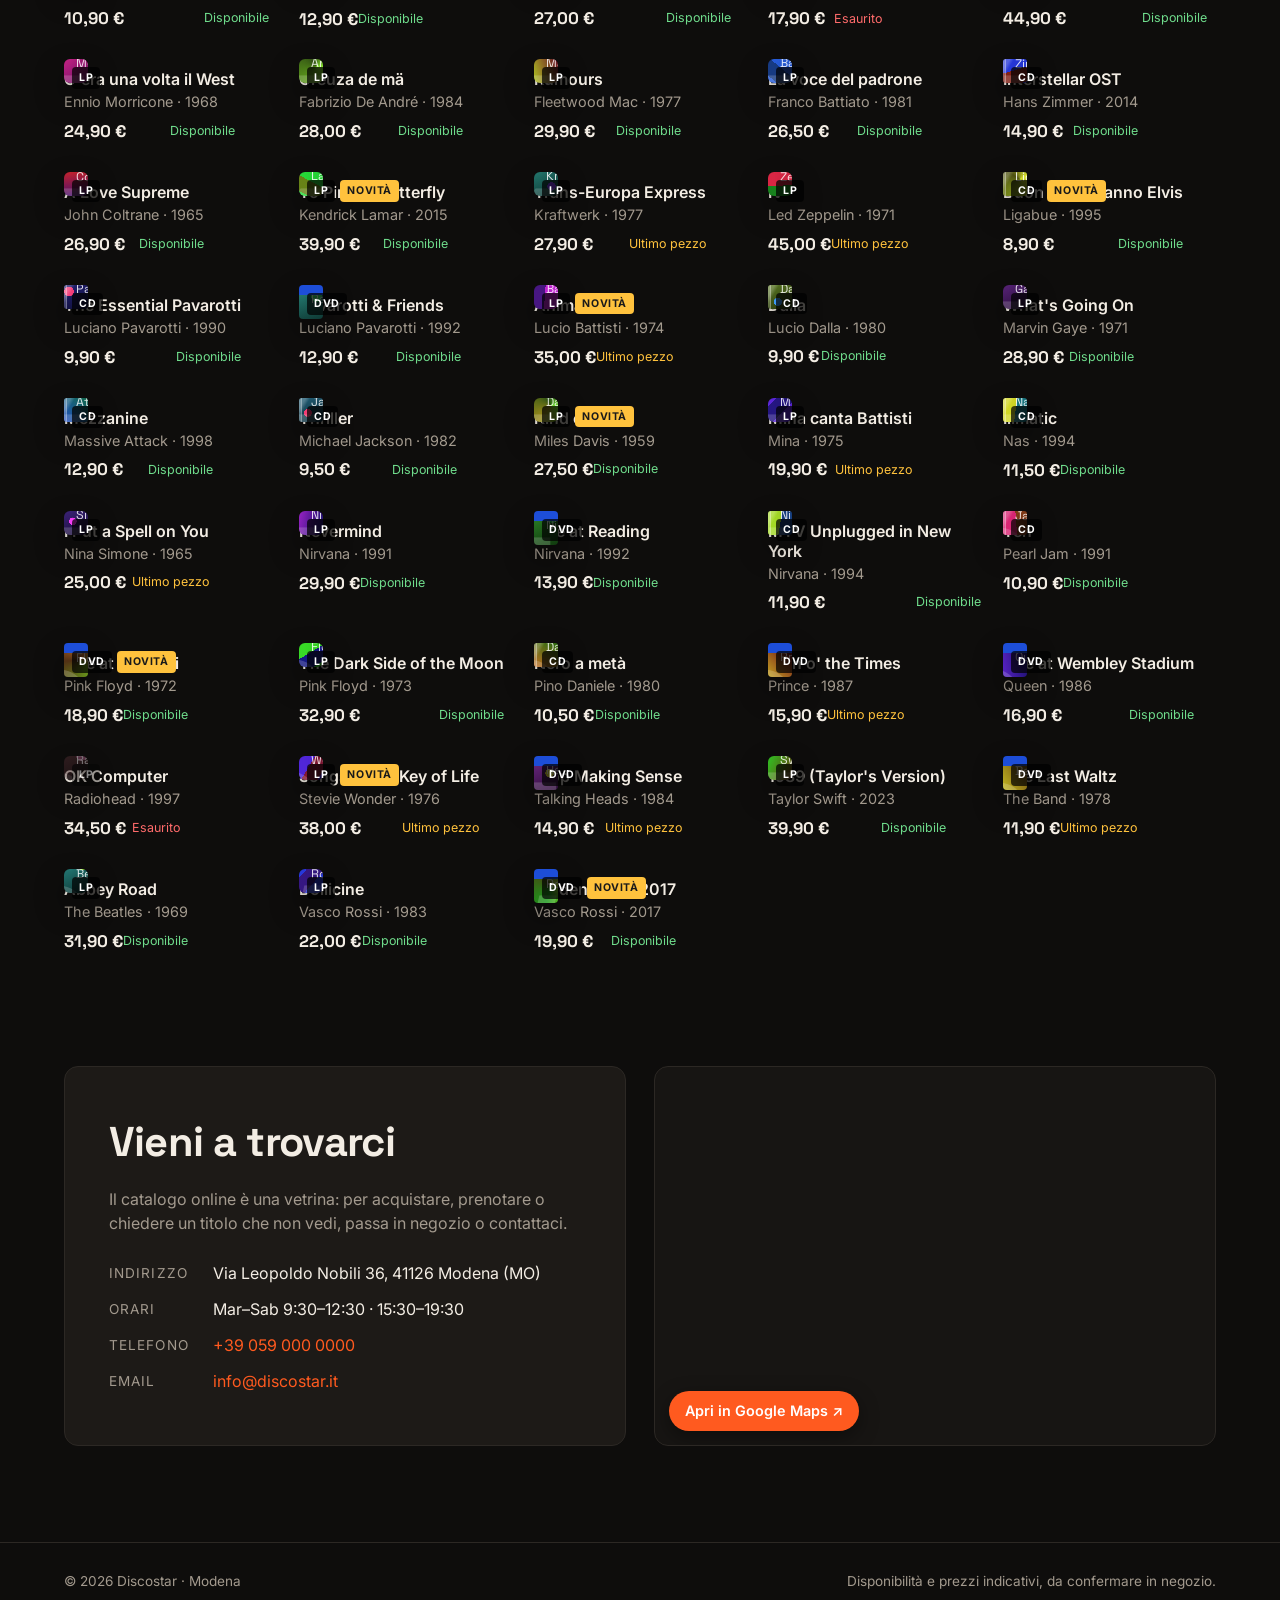
==== commit f7491497: "Distinct product pop-up per format; remove used-items support - LP: warm sleeve, record slides out a" ====
--- a/progetti/discostar/index.html
+++ b/progetti/discostar/index.html
@@ -60,11 +60,6 @@
         <input type="search" id="query" class="input" placeholder="Cerca…" aria-label="Cerca" />
         <select id="genre" class="input" aria-label="Genere"></select>
         <select id="decade" class="input" aria-label="Decennio"></select>
-        <select id="condition" class="input" aria-label="Condizione">
-          <option value="">Nuovo e usato</option>
-          <option value="Nuovo">Solo nuovo</option>
-          <option value="Usato">Solo usato</option>
-        </select>
         <select id="sort" class="input" aria-label="Ordina">
           <option value="artist">Artista A–Z</option>
           <option value="title">Titolo A–Z</option>
--- a/progetti/discostar/styles.css
+++ b/progetti/discostar/styles.css
@@ -217,7 +217,6 @@
   padding: 3px 7px; border-radius: 4px; background: rgba(0,0,0,.72); color: #fff;
 }
 .badge.new { background: var(--accent-2); color: #1a1a1a; }
-.badge.used { background: #fff; color: #1a1a1a; }
 
 .meta { display: flex; flex-direction: column; gap: 2px; }
 .meta .title { font-weight: 600; line-height: 1.25; }
@@ -278,28 +277,154 @@
   width: 36px; height: 36px; border-radius: 50%; border: 0; cursor: pointer;
   background: rgba(0,0,0,.5); color: #fff; font-size: 1.4rem; line-height: 1;
 }
-.detail { display: grid; grid-template-columns: 1fr 1fr; }
-.detail .cover-wrap { margin: 32px; }
-.detail .cover { position: absolute; }
-.detail-info { padding: 40px 36px 36px 8px; display: flex; flex-direction: column; gap: 6px; }
-.detail-info .fmt { color: var(--accent); font-weight: 700; letter-spacing: .12em; font-size: .8rem; }
+.modal { max-height: 92vh; overflow-y: auto; }
+
+/* ---------- Scheda prodotto: base comune ---------- */
+.detail { display: grid; grid-template-columns: 1.05fr 1fr; min-height: 460px; position: relative; overflow: hidden; }
+.detail-art { position: relative; display: grid; place-items: center; padding: 48px 40px; }
+.detail-object { position: relative; width: min(100%, 300px); aspect-ratio: 1; }
+.detail-cover {
+  position: absolute; inset: 0; z-index: 2; border-radius: 6px; overflow: hidden;
+  display: flex; flex-direction: column; justify-content: flex-end; padding: 16px;
+  box-shadow: 0 24px 50px rgba(0,0,0,.5);
+}
+.detail-cover .cover-text b { font-size: 1.3rem; }
+.detail-disc { position: absolute; inset: 3%; z-index: 1; }
+.disc-spin { width: 100%; height: 100%; border-radius: 50%; display: grid; place-items: center; }
+.disc-spin span {
+  width: 34%; aspect-ratio: 1; border-radius: 50%; display: grid; place-items: center;
+  font-family: var(--display); font-weight: 700; font-size: .8rem; color: #1a1a1a;
+}
+.detail-info { padding: 48px 40px 40px 8px; display: flex; flex-direction: column; gap: 6px; position: relative; z-index: 1; }
+.detail-info .fmt { font-weight: 700; letter-spacing: .14em; font-size: .78rem; text-transform: uppercase; }
+.detail-info .fmt em { font-style: normal; color: var(--accent-2); }
 .detail-info h3 { font-family: var(--display); font-size: 2rem; line-height: 1.05; letter-spacing: -.02em; }
-.detail-info .by { color: var(--muted); font-size: 1.1rem; margin-bottom: 14px; }
+.detail-info .by { color: var(--muted); font-size: 1.1rem; margin-bottom: 10px; }
+.spec-pills { list-style: none; display: flex; flex-wrap: wrap; gap: 6px; margin-bottom: 16px; }
+.spec-pills li { font-size: .76rem; font-weight: 600; padding: 4px 10px; border-radius: 999px; border: 1px solid currentColor; }
 .specs { display: grid; grid-template-columns: auto 1fr; gap: 6px 18px; font-size: .92rem; margin-bottom: 18px; }
 .specs dt { color: var(--muted); }
+.buy { display: flex; align-items: baseline; gap: 14px; margin-top: auto; }
 .detail-price { font-family: var(--display); font-size: 2.2rem; font-weight: 700; }
 .cta {
   display: inline-block; margin-top: 14px; text-align: center; text-decoration: none;
   background: var(--accent); color: #fff; padding: 12px 22px; border-radius: 999px; font-weight: 600;
+  transition: transform .15s;
+}
+.cta:hover { transform: translateY(-2px); }
+
+/* ---------- LP: vinile caldo, il disco esce dalla copertina e gira ---------- */
+.detail[data-format="LP"] { background: radial-gradient(120% 90% at 15% 20%, hsl(var(--h) 55% 24%), #15110e 62%); }
+.detail[data-format="LP"] .detail-art { padding-right: 120px; }
+.detail[data-format="LP"] .detail-disc { transform: translateX(46%); animation: lpOut 1s .2s cubic-bezier(.2,.8,.2,1) backwards; }
+@keyframes lpOut { from { transform: translateX(0); } }
+.detail[data-format="LP"] .disc-spin {
+  background:
+    conic-gradient(from 20deg, transparent 0 18%, rgba(255,255,255,.08) 24%, transparent 30% 68%, rgba(255,255,255,.06) 74%, transparent 80%),
+    repeating-radial-gradient(circle, #0d0d0d 0 1.5px, #1c1c1c 1.5px 3px);
+  box-shadow: 0 24px 50px rgba(0,0,0,.6);
+  animation: spin 1.8s linear infinite; /* 33⅓ giri al minuto */
+}
+.detail[data-format="LP"] .disc-spin span { background: var(--disc-label); }
+.detail[data-format="LP"] .fmt { color: var(--accent); }
+.detail[data-format="LP"] .spec-pills li { color: var(--accent-2); }
+
+/* ---------- CD: argento chiaro, custodia jewel case, disco iridescente ---------- */
+.modal[data-format="CD"] { background: #dfe4ea; border-color: #c2c9d2; }
+.modal[data-format="CD"] .modal-close { background: rgba(20,23,28,.1); color: #14171c; }
+.detail[data-format="CD"] { grid-template-columns: 1fr 1.05fr; color: #14171c; background: linear-gradient(150deg, #f5f7fa, #cdd5de); }
+.detail[data-format="CD"] .detail-art { order: 2; padding: 90px 50px 40px 30px; }
+.detail[data-format="CD"] .detail-object { width: min(100%, 260px); }
+.detail[data-format="CD"] .detail-cover { border-radius: 2px; box-shadow: 0 24px 40px rgba(20,30,50,.35); }
+.detail[data-format="CD"] .detail-cover::before {
+  content: ""; position: absolute; left: 0; top: 0; bottom: 0; width: 8%; z-index: 1;
+  background: linear-gradient(90deg, rgba(255,255,255,.45), rgba(255,255,255,.15)); border-right: 1px solid rgba(255,255,255,.5);
+}
+.detail[data-format="CD"] .detail-cover::after {
+  content: ""; position: absolute; inset: 0;
+  background: linear-gradient(115deg, rgba(255,255,255,.4) 0 14%, transparent 28% 70%, rgba(255,255,255,.12) 85%);
+}
+.detail[data-format="CD"] .detail-disc { inset: 6%; transform: translate(24%, -36%); animation: cdOut 1s .2s cubic-bezier(.2,.8,.2,1) backwards; }
+@keyframes cdOut { from { transform: translate(0, 0); } }
+.detail[data-format="CD"] .disc-spin {
+  background:
+    radial-gradient(circle, transparent 0 7%, #eef1f4 7.5% 15%, rgba(255,255,255,.35) 15.5% 17%, transparent 17.5%),
+    conic-gradient(from 0deg, #e3e8ee, #b9efff, #ffd3f1, #fff1b8, #c9ffd9, #c8d4ff, #e3e8ee);
+  box-shadow: 0 10px 30px rgba(20,30,50,.3), inset 0 0 0 1px rgba(0,0,0,.08);
+  animation: spin 4s linear infinite;
+}
+.detail[data-format="CD"] .disc-spin span { display: none; }
+.detail[data-format="CD"] .detail-info { padding: 48px 8px 40px 44px; }
+.detail[data-format="CD"] .fmt { color: #2563eb; }
+.detail[data-format="CD"] .by, .detail[data-format="CD"] .specs dt { color: #5b6573; }
+.detail[data-format="CD"] .spec-pills li { color: #334155; }
+.detail[data-format="CD"] .cta { background: #14171c; }
+.detail[data-format="CD"] .avail { color: #1f8f45; }
+.detail[data-format="CD"] .avail.low { color: #a15c00; }
+.detail[data-format="CD"] .avail.out { color: #c62828; }
+
+/* ---------- DVD: cinema, schermo panoramico e custodia alta ---------- */
+.detail[data-format="DVD"] { display: block; min-height: 0; background: #07080c; }
+.detail[data-format="DVD"] .detail-art { display: block; padding: 0; }
+.screen { position: relative; height: 230px; overflow: hidden; background: #000; }
+.screen::before {
+  content: ""; position: absolute; inset: -30px; background: var(--cover);
+  filter: blur(18px) brightness(.55) saturate(1.3);
+}
+.screen::after {
+  content: ""; position: absolute; inset: 0;
+  background:
+    linear-gradient(#000 0 12%, transparent 12% 88%, #000 88%),
+    radial-gradient(ellipse at center, transparent 40%, rgba(0,0,0,.7));
+}
+.play {
+  position: absolute; z-index: 1; left: 50%; top: 50%; transform: translate(-50%, -50%);
+  width: 64px; height: 64px; border-radius: 50%; display: grid; place-items: center; padding-left: 4px;
+  border: 2px solid rgba(255,255,255,.85); color: #fff; font-size: 1.3rem;
+  background: rgba(255,255,255,.08); backdrop-filter: blur(4px);
+  animation: pulse 2.2s ease-in-out infinite;
+}
+@keyframes pulse { 50% { box-shadow: 0 0 0 16px rgba(255,255,255,.07); } }
+.detail[data-format="DVD"] .detail-object {
+  position: absolute; left: 40px; top: 120px; width: 180px; aspect-ratio: .7; z-index: 2;
+  animation: dvdIn .7s .1s cubic-bezier(.2,.8,.2,1) backwards;
+}
+@keyframes dvdIn { from { opacity: 0; transform: translateY(40px) rotate(-4deg); } }
+.detail[data-format="DVD"] .detail-cover {
+  border-radius: 4px; padding-top: 30px;
+  box-shadow: 0 30px 60px rgba(0,0,0,.75), 0 0 0 1px rgba(255,255,255,.08);
+}
+.detail[data-format="DVD"] .detail-cover::before {
+  content: "DVD VIDEO"; position: absolute; left: 0; right: 0; top: 0; height: 18px; z-index: 1;
+  background: #1d4ed8; color: #fff; font: 800 .62rem/18px var(--body); letter-spacing: .14em; padding-left: 8px;
+}
+.detail[data-format="DVD"] .detail-disc { display: none; }
+.detail[data-format="DVD"] .detail-info { padding: 26px 40px 36px 256px; min-height: 270px; }
+.detail[data-format="DVD"] .fmt { color: #60a5fa; }
+.detail[data-format="DVD"] .spec-pills li { color: #93c5fd; }
+.detail[data-format="DVD"] .cta { background: #2563eb; }
+
+@media (max-width: 860px) {
+  .detail { grid-template-columns: 1fr !important; min-height: 0; }
+  .detail-info, .detail[data-format="CD"] .detail-info { padding: 8px 28px 32px; }
+  .detail[data-format="LP"] .detail-art { padding: 36px 36% 16px 28px; }
+  .detail[data-format="CD"] .detail-art { order: 0; padding: 80px 28px 16px; }
+  .detail[data-format="CD"] .detail-object { width: 200px; }
+  .screen { height: 170px; }
+  .detail[data-format="DVD"] .detail-object { left: 24px; top: 90px; width: 120px; }
+  .detail[data-format="DVD"] .detail-info { padding: 20px 24px 30px 168px; min-height: 200px; }
+}
+@media (max-width: 520px) {
+  .detail-info h3 { font-size: 1.6rem; }
+  .detail[data-format="DVD"] .detail-object { width: 104px; }
+  .detail[data-format="DVD"] .detail-info { padding: 100px 22px 28px; }
 }
 
 /* ---------- Responsive ---------- */
 @media (max-width: 860px) {
   .hero { grid-template-columns: 1fr; }
   .hero-visual { max-width: 320px; order: -1; }
-  .shop, .detail { grid-template-columns: 1fr; }
-  .detail-info { padding: 0 28px 32px; }
-  .detail .cover-wrap { margin: 28px 28px 20px; }
+  .shop { grid-template-columns: 1fr; }
   .nav a:not(:nth-child(2)) { display: none; }
 }
 @media (max-width: 520px) {
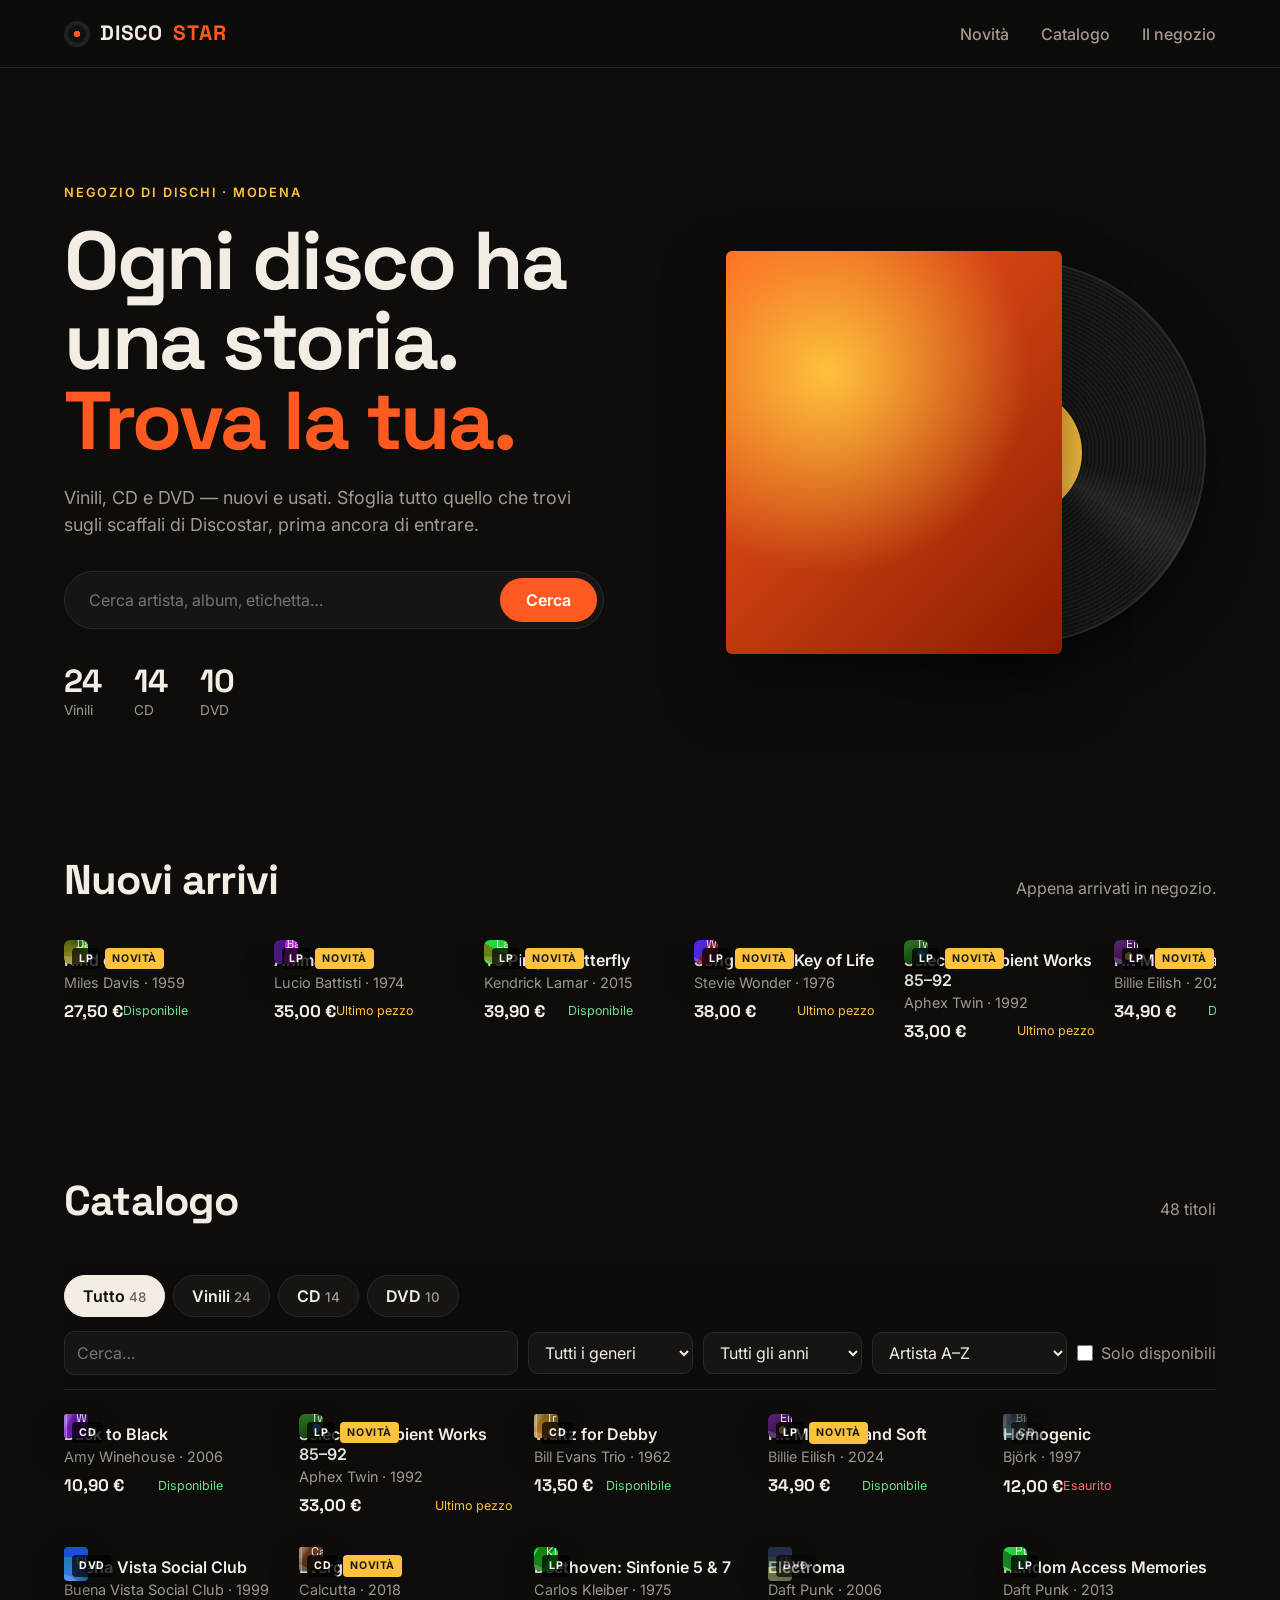
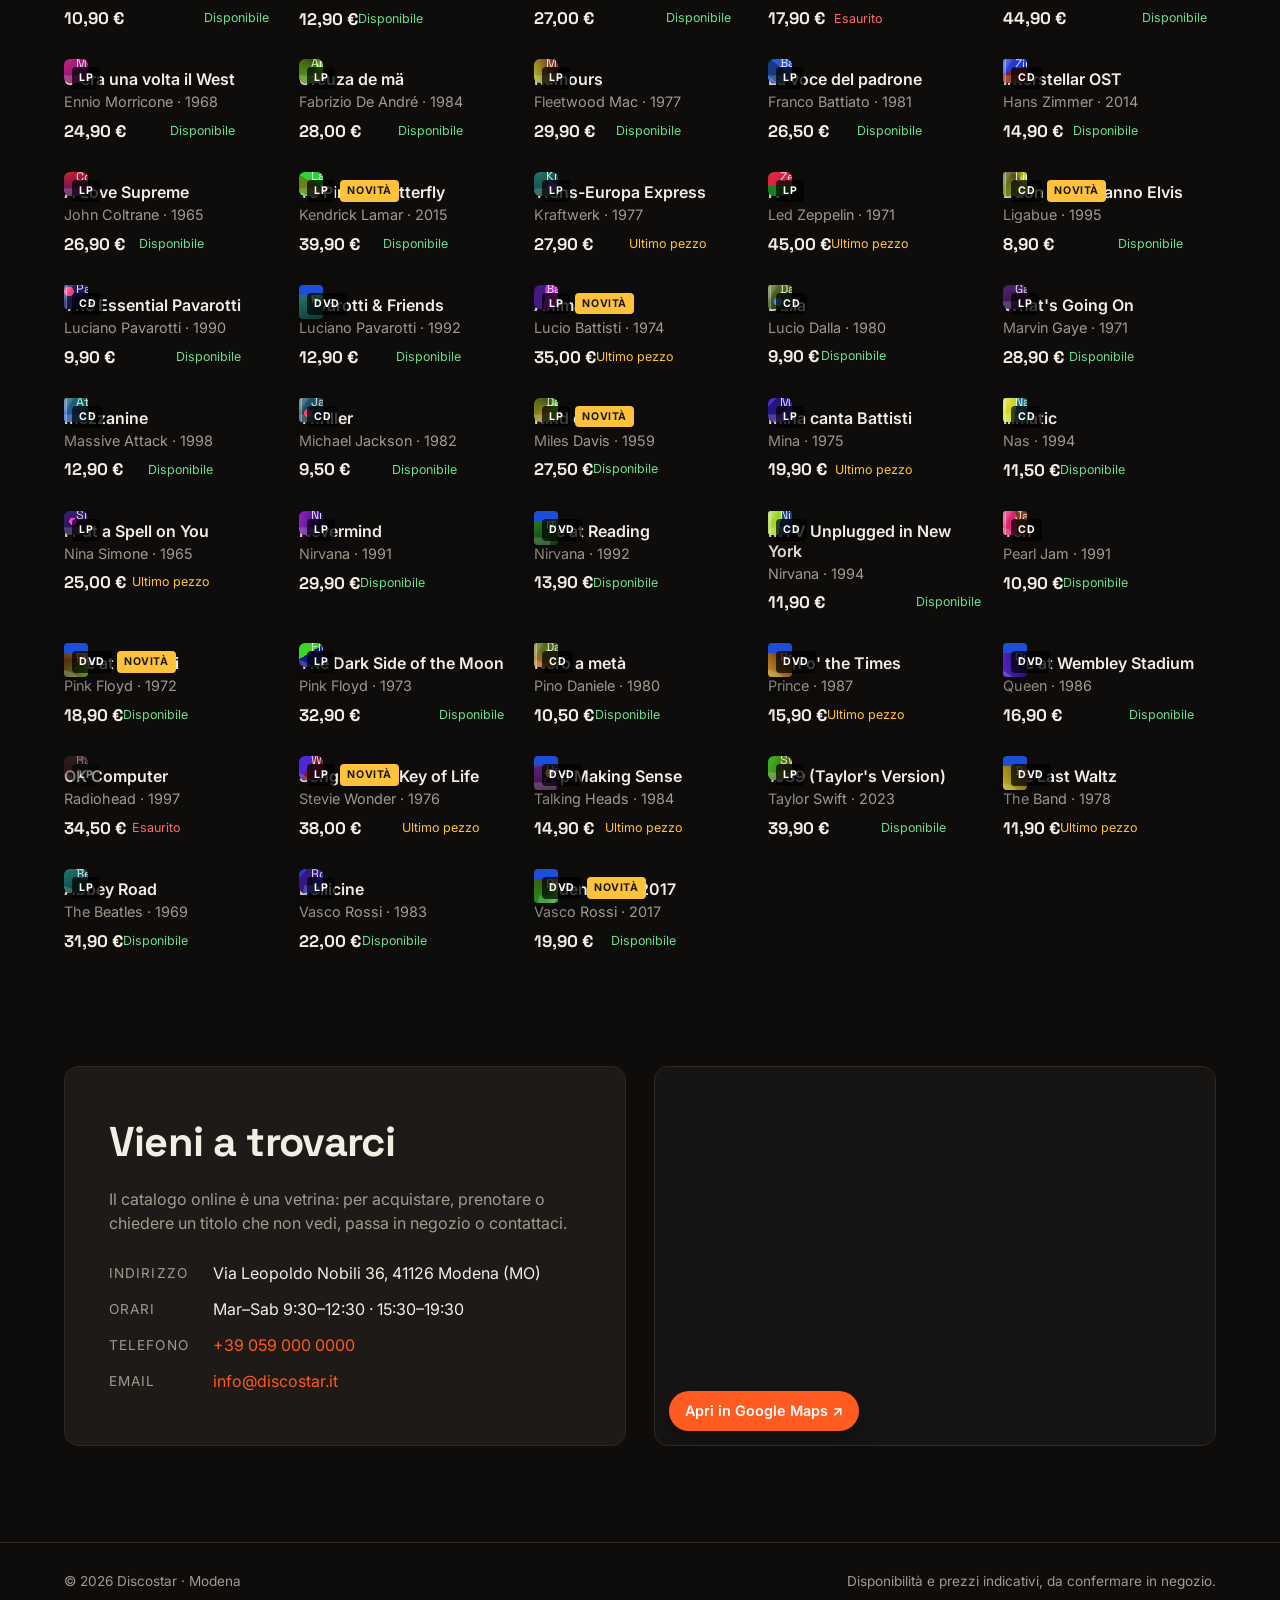
==== commit 9833ba4b: "Add Discogs integration: original covers and tracklists - discogs.js: rate-limited client (55 req/mi" ====
--- a/progetti/discostar/index.html
+++ b/progetti/discostar/index.html
@@ -92,7 +92,7 @@
 
   <footer class="footer">
     <span>© <span id="year"></span> Discostar · Modena</span>
-    <span>Disponibilità e prezzi indicativi, da confermare in negozio.</span>
+    <span><span id="credits"></span>Disponibilità e prezzi indicativi, da confermare in negozio.</span>
   </footer>
 
   <dialog id="modal" class="modal">
--- a/progetti/discostar/styles.css
+++ b/progetti/discostar/styles.css
@@ -420,6 +420,32 @@
   .detail[data-format="DVD"] .detail-info { padding: 100px 22px 28px; }
 }
 
+/* ---------- Copertine originali e tracklist (Discogs) ---------- */
+.cover-img { position: absolute; inset: 0; width: 100%; height: 100%; object-fit: cover; z-index: 2; }
+.card[data-format="CD"] .cover::before, .card[data-format="CD"] .cover::after,
+.detail[data-format="CD"] .detail-cover::before, .detail[data-format="CD"] .detail-cover::after { z-index: 3; }
+.detail[data-format="DVD"] .detail-cover::before { z-index: 3; }
+.detail[data-format="DVD"] .detail-cover .cover-img { top: 18px; height: calc(100% - 18px); }
+.footer a { color: inherit; }
+
+.tracklist { margin: 2px 0 16px; border-top: 1px solid rgba(128,128,128,.25); padding-top: 10px; }
+.tracklist summary { cursor: pointer; font-weight: 600; font-size: .9rem; list-style: none; }
+.tracklist summary::-webkit-details-marker { display: none; }
+.tracklist summary::after { content: " ▾"; opacity: .6; }
+.tracklist:not([open]) summary::after { content: " ▸"; }
+.tracklist summary small { opacity: .6; font-weight: 500; margin-left: 4px; }
+.tracklist ol { list-style: none; max-height: 210px; overflow-y: auto; margin-top: 8px; padding-right: 6px; font-size: .88rem; }
+.tracklist li { display: grid; grid-template-columns: 34px 1fr auto; gap: 8px; padding: 4px 0; border-bottom: 1px solid rgba(128,128,128,.12); }
+.tracklist li.tl-head {
+  display: block; border: 0; padding: 10px 0 2px;
+  font-size: .72rem; font-weight: 700; letter-spacing: .12em; text-transform: uppercase; opacity: .7;
+}
+.tracklist li.tl-head:first-child { padding-top: 0; }
+.tl-pos, .tl-dur { opacity: .55; font-variant-numeric: tabular-nums; }
+.detail[data-format="LP"] .tl-head { color: var(--accent-2); opacity: 1; }
+.dg-credit { margin-top: 10px; font-size: .78rem; opacity: .6; text-decoration: none; }
+.dg-credit:hover { opacity: 1; text-decoration: underline; }
+
 /* ---------- Responsive ---------- */
 @media (max-width: 860px) {
   .hero { grid-template-columns: 1fr; }
